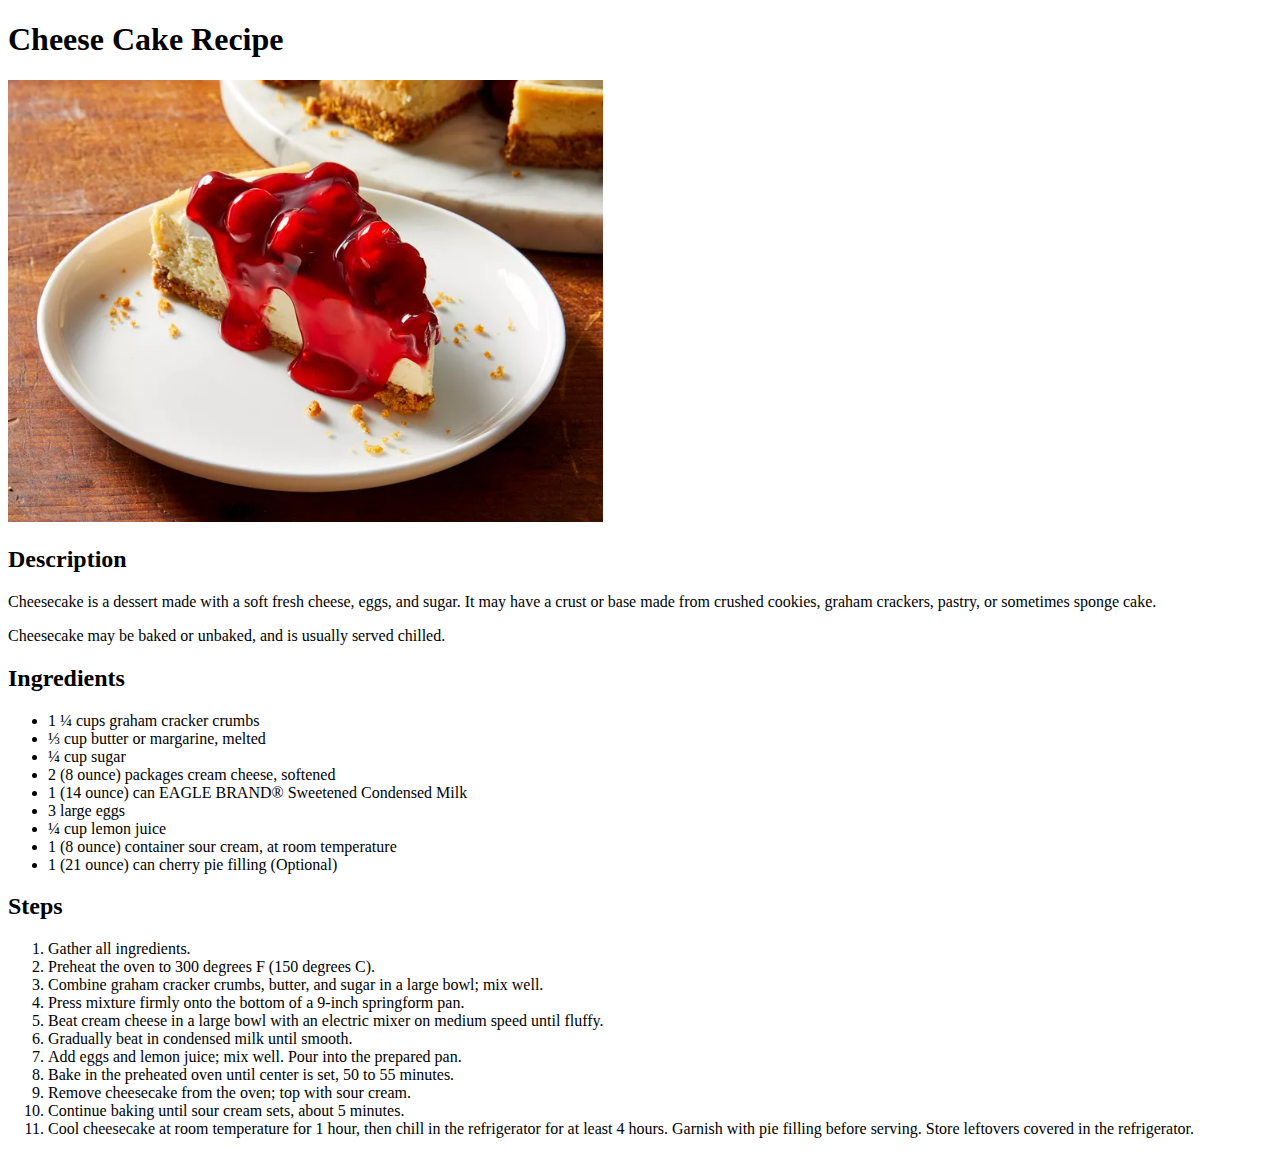
==== recipes/cheesse-cake.html @ 87fc157a "updated the content of the cheesecake recipe" ====
<!DOCTYPE html>
<html lang="en">
<head>
    <meta charset="UTF-8">
    <meta name="viewport" content="width=device-width, initial-scale=1.0">
    <title>Cheese Cake Recipe</title>
</head>
<body>
    <h1>Cheese Cake Recipe</h1>
    <img src="../images/cheese-cake.png">
    <h2>Description</h2>
        <p>
            Cheesecake is a dessert made with a soft fresh cheese, eggs, and sugar.
            It may have a crust or base made from crushed cookies, graham crackers, pastry, or sometimes sponge cake. 
            
        </p>

        <p>
            Cheesecake may be baked or unbaked, and is usually served chilled.    
        </p>

        <h2>Ingredients</h2>
        <ul>
            <li>1 ¼ cups graham cracker crumbs</li>
            <li>⅓ cup butter or margarine, melted</li>
            <li>¼ cup sugar</li>
            <li>2 (8 ounce) packages cream cheese, softened</li>
            <li>1 (14 ounce) can EAGLE BRAND® Sweetened Condensed Milk</li>
            <li>3 large eggs</li>
            <li>¼ cup lemon juice</li>
            <li>1 (8 ounce) container sour cream, at room temperature</li>
            <li>1 (21 ounce) can cherry pie filling (Optional)</li>
        </ul>

        <h2>Steps</h2>
        <ol>
            <li>Gather all ingredients.</li>
            <li>Preheat the oven to 300 degrees F (150 degrees C).</li>
            <li>Combine graham cracker crumbs, butter, and sugar in a large bowl; mix well.</li>
            <li>Press mixture firmly onto the bottom of a 9-inch springform pan.</li>
            <li>Beat cream cheese in a large bowl with an electric mixer on medium speed until fluffy.</li>
            <li>Gradually beat in condensed milk until smooth.</li>
            <li>Add eggs and lemon juice; mix well. Pour into the prepared pan.</li>
            <li>Bake in the preheated oven until center is set, 50 to 55 minutes.</li>
            <li>Remove cheesecake from the oven; top with sour cream.</li>
            <li>Continue baking until sour cream sets, about 5 minutes.</li>
            <li>Cool cheesecake at room temperature for 1 hour,
                then chill in the refrigerator for at least 4 hours.
                Garnish with pie filling before serving. 
                Store leftovers covered in the refrigerator.</li>
        </ol>
</body>
</html>
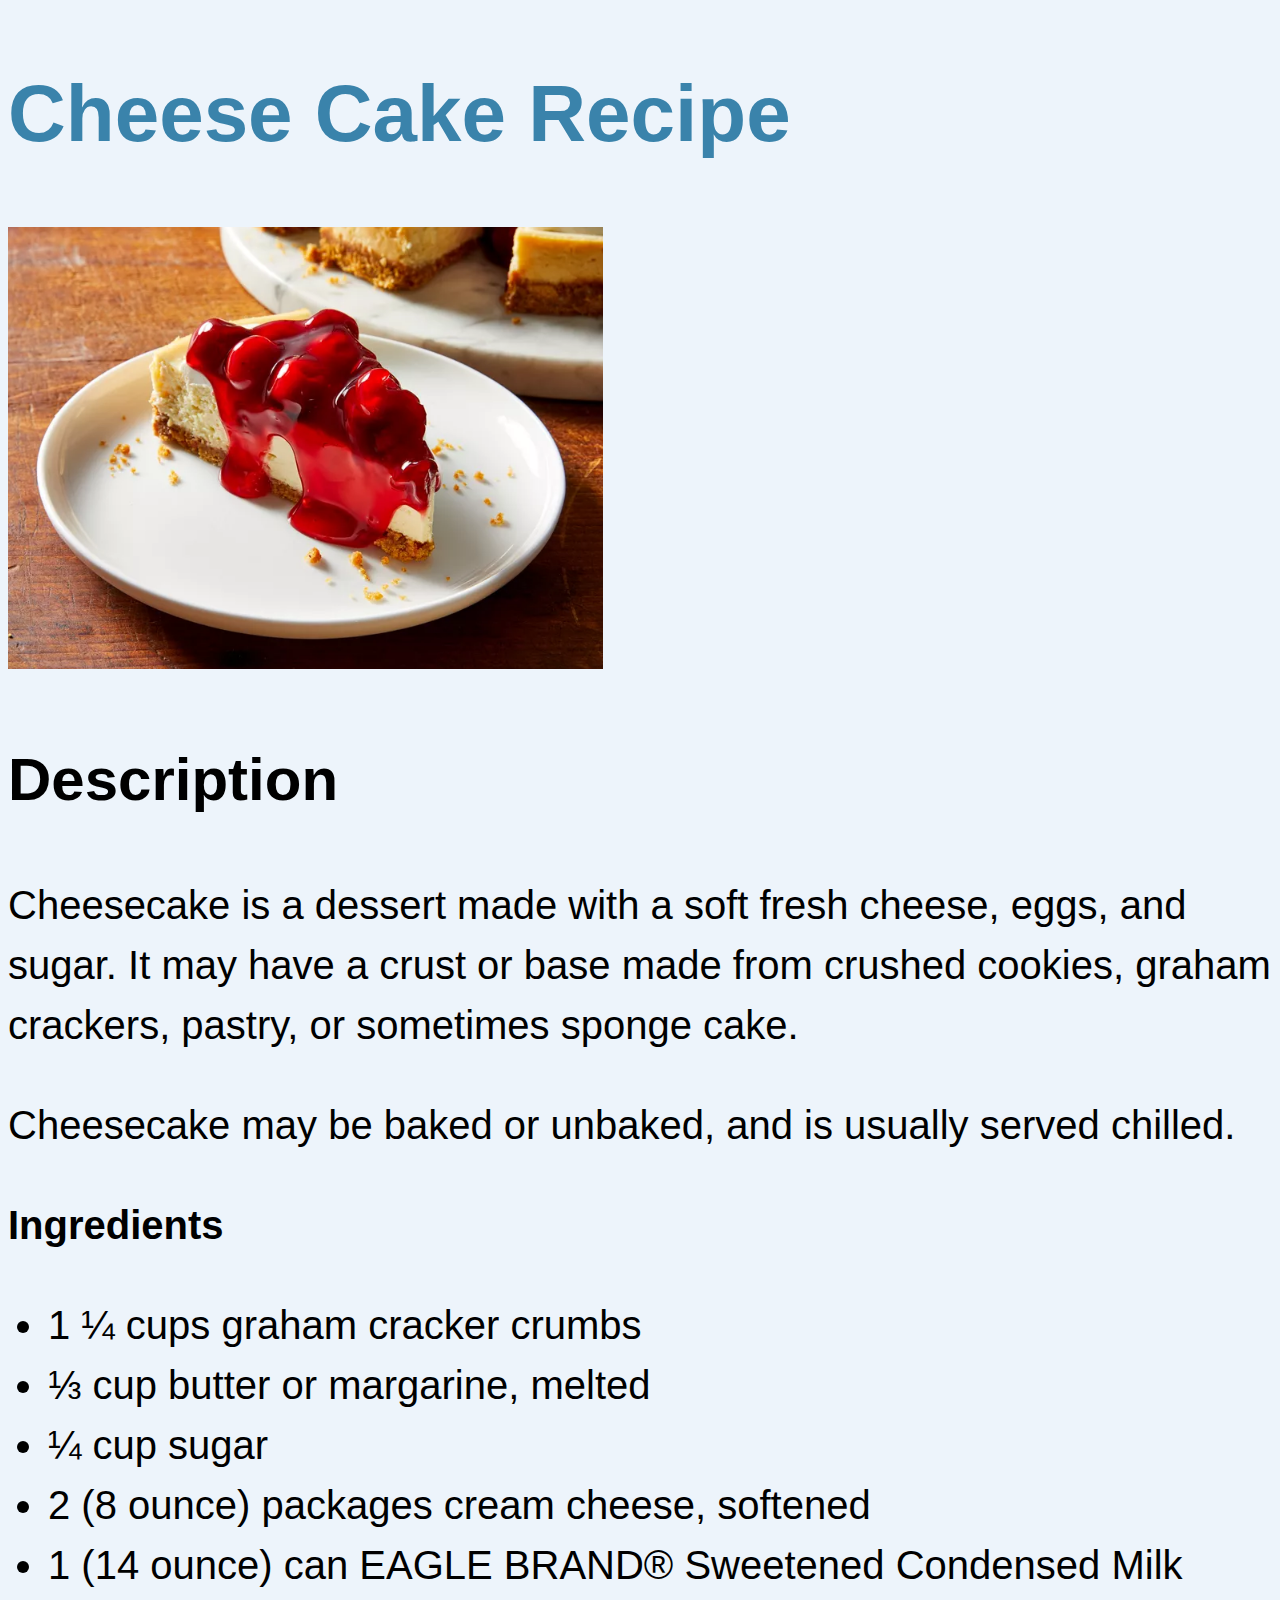
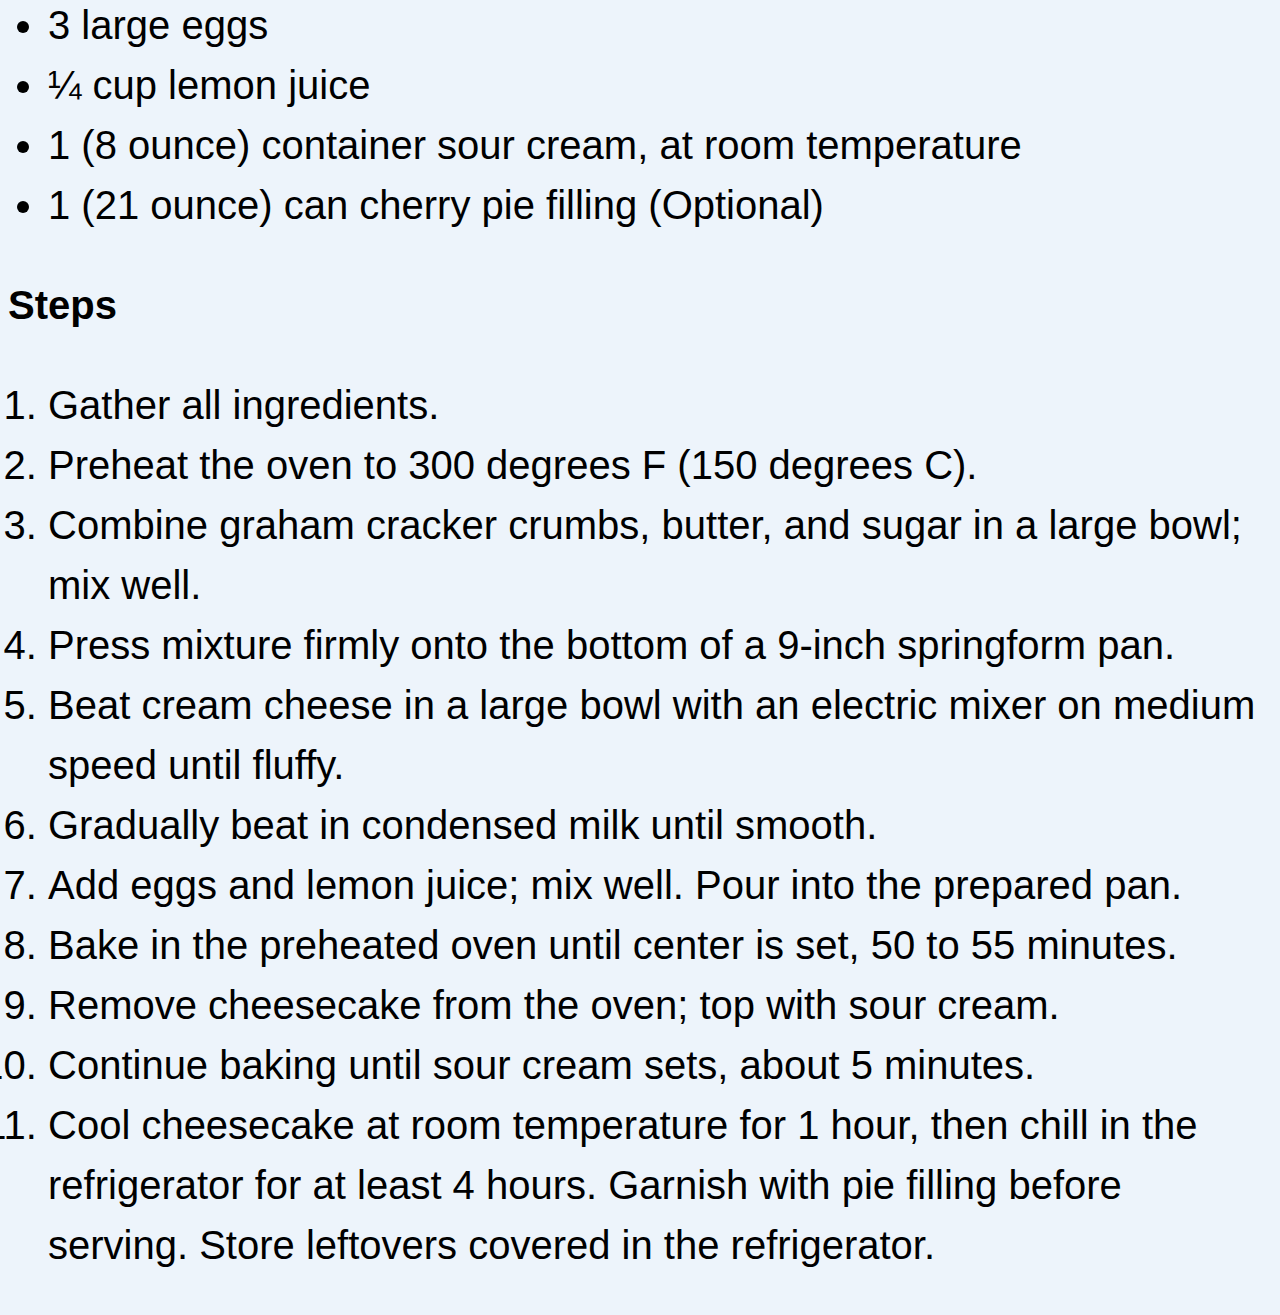
==== commit 9ada2ee8: "added id to description and linked css" ====
--- a/recipes/cheesse-cake.html
+++ b/recipes/cheesse-cake.html
@@ -4,11 +4,12 @@
     <meta charset="UTF-8">
     <meta name="viewport" content="width=device-width, initial-scale=1.0">
     <title>Cheese Cake Recipe</title>
+    <link rel="stylesheet" href="../style/recipe-style.css">
 </head>
 <body>
     <h1>Cheese Cake Recipe</h1>
     <img src="../images/cheese-cake.png">
-    <h2>Description</h2>
+    <h2 id="description">Description</h2>
         <p>
             Cheesecake is a dessert made with a soft fresh cheese, eggs, and sugar.
             It may have a crust or base made from crushed cookies, graham crackers, pastry, or sometimes sponge cake. 
--- a/style/recipe-style.css
+++ b/style/recipe-style.css
@@ -0,0 +1,21 @@
+* {
+
+    font-family:"Monaco", Verdana, "Geneva", Tahoma, sans-serif;
+    background-color: rgb(237, 244, 251);
+    font-size: 40px;
+    line-height: 1.5;
+
+}
+
+h1 {
+
+    font-size: 80px;
+    font-weight: 800;
+    color: rgb(58, 131, 171);
+}
+
+#description {
+
+    font-size: 60px;
+
+}